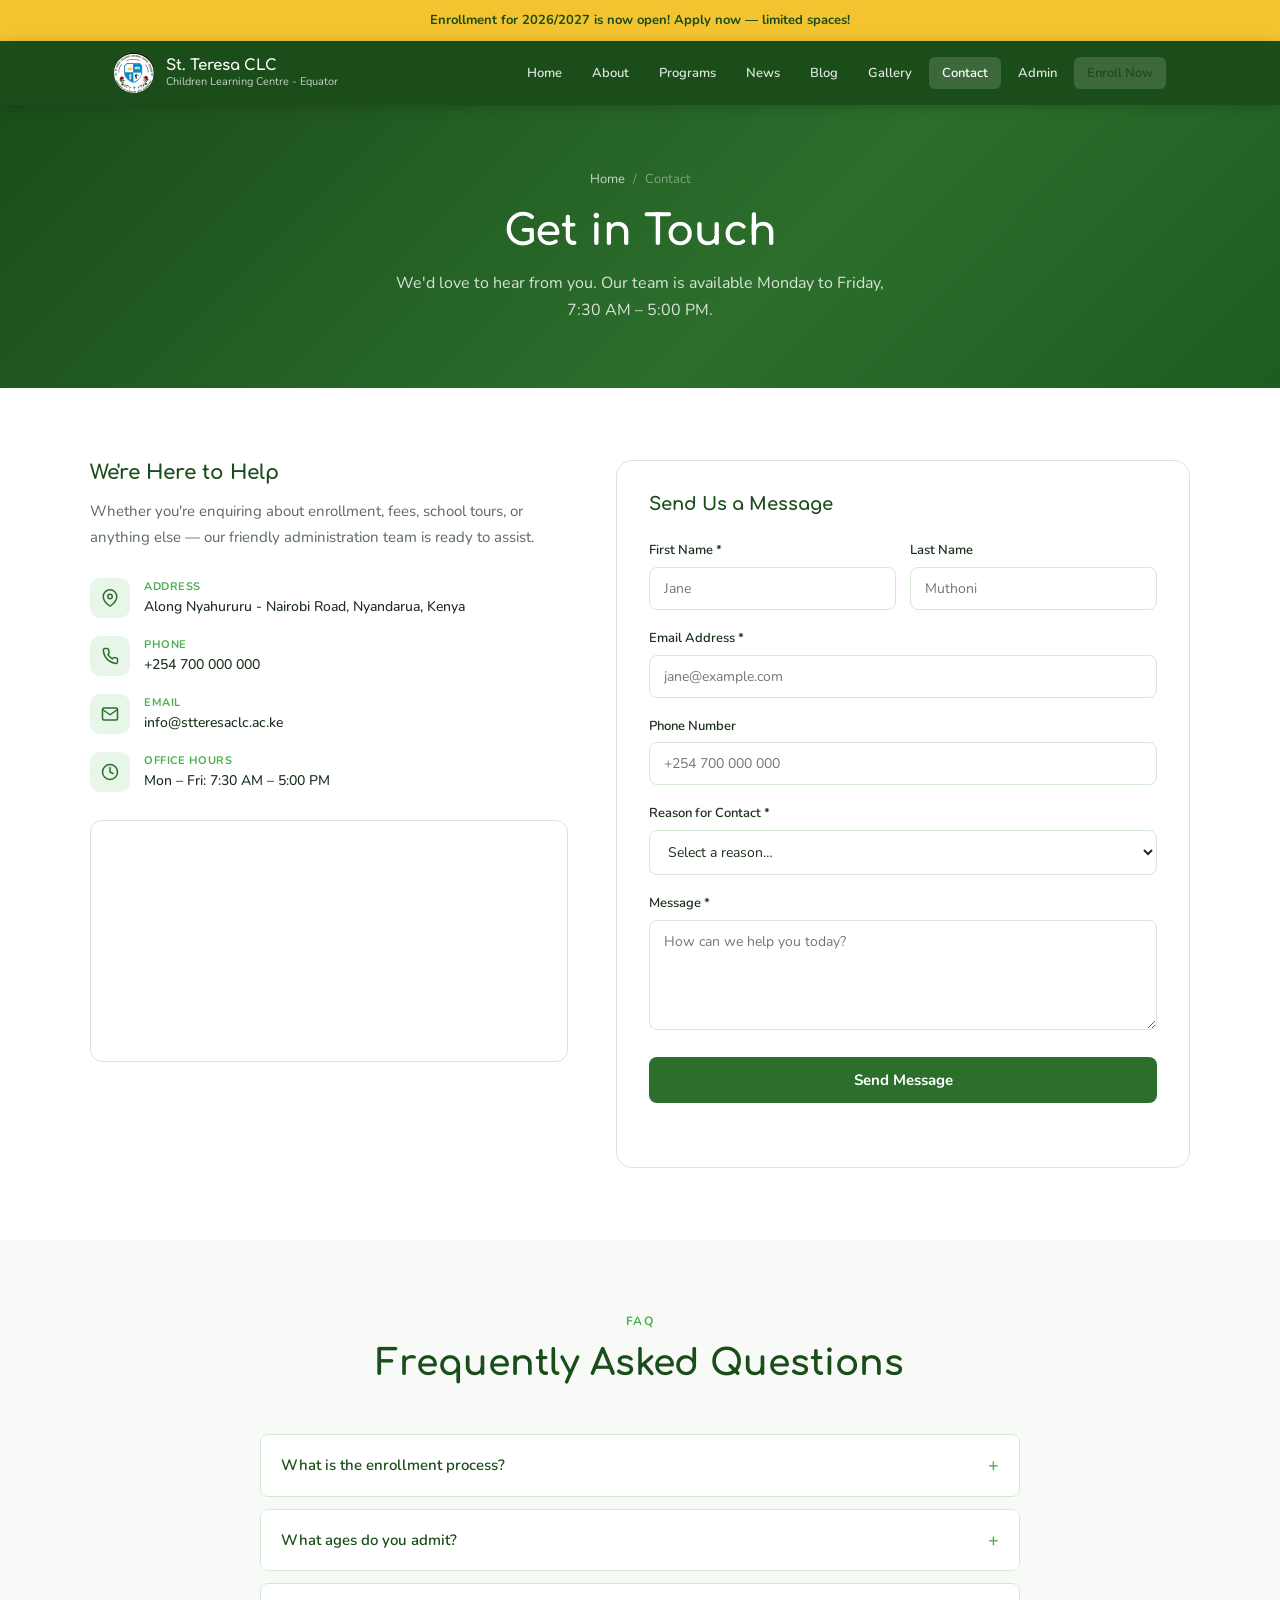
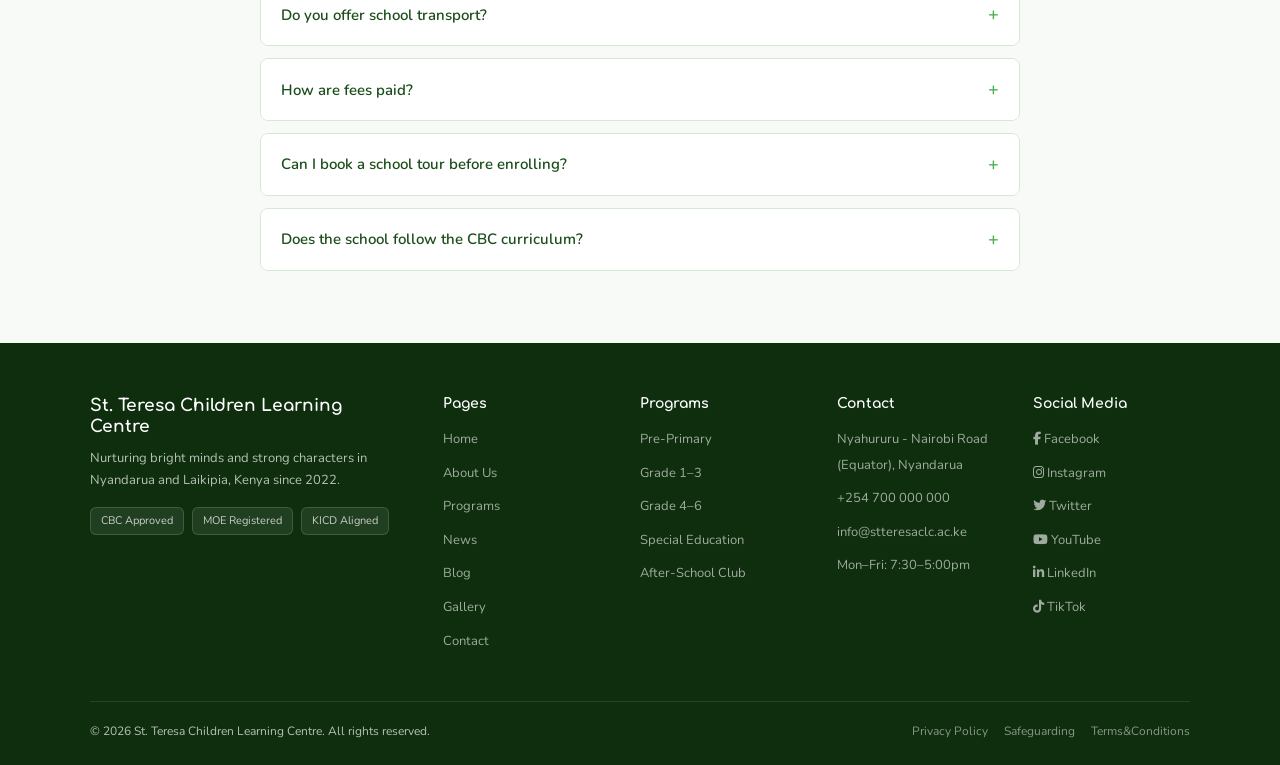
==== contact.html @ 1b6bf5eb "Project commit" ====
<!DOCTYPE html>
<html lang="en">
<head>
  <meta charset="UTF-8"/><meta name="viewport" content="width=device-width,initial-scale=1"/>
  <title>Contact Us — St. Teresa CLC</title>
  <link rel="icon" href="favicon2.png" type="image/x-icon"/>
  <link href="https://fonts.googleapis.com/css2?family=Comfortaa:wght@400;600;700&family=Nunito:wght@400;500;600;700&display=swap" rel="stylesheet"/>
  <link rel="stylesheet" href="style.css"/><link rel="stylesheet" href="inner.css"/>
  <link rel="stylesheet" href="https://cdnjs.cloudflare.com/ajax/libs/font-awesome/6.5.1/css/all.min.css">
</head>
<body>
<div class="notice">Enrollment for 2026/2027 is now open! Apply now — limited spaces!</div>
<nav><div class="nav-inner"><a href="index.html" class="nav-brand"><div ><img class="nav-logo"src="favicon.png" alt="Logo"></div><div class="nav-title">St. Teresa CLC <span>Children Learning Centre - Equator</span></div></a><ul class="nav-links"><li><a href="index.html">Home</a></li><li><a href="about.html">About</a></li><li><a href="programs.html">Programs</a></li><li><a href="news.html">News</a></li><li><a href="blog.html">Blog</a></li><li><a href="gallery.html">Gallery</a></li><li><a href="contact.html" class="active">Contact</a></li><li><a href="login.html" target="_blank">Admin</a></li><li><a href="contact.html" class="cta">Enroll Now</a></li></ul><button class="nav-toggle" id="navToggle">&#9776;</button></div><ul class="nav-mobile" id="navMobile"><li><a href="index.html">Home</a></li><li><a href="about.html">About</a></li><li><a href="programs.html">Programs</a></li><li><a href="news.html">News</a></li><li><a href="blog.html">Blog</a></li><li><a href="gallery.html">Gallery</a></li><li><a href="contact.html">Contact</a></li><li><a href="contact.html">Enroll Now</a></li></ul></nav>

<div class="page-hero"><div class="breadcrumb"><a href="index.html">Home</a><span>/</span><span>Contact</span></div><h1>Get in Touch</h1><p>We'd love to hear from you. Our team is available Monday to Friday, 7:30 AM – 5:00 PM.</p></div>

<section class="section bg-white"><div class="container">
  <div class="contact-layout-full">
    <div class="contact-info">
      <h3>We're Here to Help</h3>
      <p>Whether you're enquiring about enrollment, fees, school tours, or anything else — our friendly administration team is ready to assist.</p>
      <div class="contact-details">
        <div class="contact-detail"><div class="contact-detail-icon"><svg viewBox="0 0 24 24"><path d="M21 10c0 7-9 13-9 13s-9-6-9-13a9 9 0 0 1 18 0z"/><circle cx="12" cy="10" r="3"/></svg></div><div class="contact-detail-text"><div class="label">Address</div><div class="value">Along Nyahururu - Nairobi Road, Nyandarua, Kenya</div></div></div>
        <div class="contact-detail"><div class="contact-detail-icon"><svg viewBox="0 0 24 24"><path d="M22 16.92v3a2 2 0 0 1-2.18 2A19.79 19.79 0 0 1 11.69 19a19.5 19.5 0 0 1-6-6A19.79 19.79 0 0 1 3.09 4.17 2 2 0 0 1 5.07 2h3a2 2 0 0 1 2 1.72c.127.96.362 1.902.7 2.81a2 2 0 0 1-.45 2.11L9.09 9.91a16 16 0 0 0 6 6l1.27-1.27a2 2 0 0 1 2.11-.45c.908.338 1.85.573 2.81.7A2 2 0 0 1 22 16.92z"/></svg></div><div class="contact-detail-text"><div class="label">Phone</div><div class="value">+254 700 000 000</div></div></div>
        <div class="contact-detail"><div class="contact-detail-icon"><svg viewBox="0 0 24 24"><path d="M4 4h16c1.1 0 2 .9 2 2v12c0 1.1-.9 2-2 2H4c-1.1 0-2-.9-2-2V6c0-1.1.9-2 2-2z"/><polyline points="22,6 12,13 2,6"/></svg></div><div class="contact-detail-text"><div class="label">Email</div><div class="value">info@stteresaclc.ac.ke</div></div></div>
        <div class="contact-detail"><div class="contact-detail-icon"><svg viewBox="0 0 24 24"><circle cx="12" cy="12" r="10"/><polyline points="12 6 12 12 16 14"/></svg></div><div class="contact-detail-text"><div class="label">Office Hours</div><div class="value">Mon – Fri: 7:30 AM – 5:00 PM</div></div></div>
      </div>
      <div class="map-container">
        <iframe src="https://www.google.com/maps/embed?pb=!1m18!1m12!1m3!1d12694.999999!2d36.821946!3d-1.292066!2m3!1f0!2f0!3f0!3m2!1i1024!2i768!4f13.1!3m3!1m2!1s0x182f10d526aeb4a3%3A0x35e690ddf028843e!2sNairobi%2C+Kenya!5e0!3m2!1sen!2ske!4v1666677890123" width="100%" height="240" style="border:0;display:block" allowfullscreen="" loading="lazy"></iframe>
      </div>
    </div>

    <div class="contact-form-card">
      <h3>Send Us a Message</h3>
      <form id="contactForm" action="https://formspree.io/f/your-form-id" method="POST">
        <div class="form-row">
          <div class="form-group"><label for="fname">First Name *</label><input type="text" id="fname" name="fname" placeholder="Jane" required/></div>
          <div class="form-group"><label for="lname">Last Name</label><input type="text" id="lname" name="lname" placeholder="Muthoni"/></div>
        </div>
        <div class="form-group"><label for="email">Email Address *</label><input type="email" id="email" name="email" placeholder="jane@example.com" required/></div>
        <div class="form-group"><label for="phone">Phone Number</label><input type="tel" id="phone" name="phone" placeholder="+254 700 000 000"/></div>
        <div class="form-group"><label for="reason">Reason for Contact *</label>
          <select id="reason" name="reason" required>
            <option value="">Select a reason…</option>
            <option>Admission Enquiry</option>
            <option>School Tour Request</option>
            <option>Fee Structure</option>
            <option>Special Education Enquiry</option>
            <option>After-School Club</option>
            <option>General Question</option>
          </select>
        </div>
        <div class="form-group"><label for="message">Message *</label><textarea id="message" name="message" placeholder="How can we help you today?" required></textarea></div>
        <button type="submit" class="btn-submit">Send Message</button>
        <p id="formMsg"></p>
      </form>
    </div>
  </div>
</div></section>

<!-- FAQ -->
<section class="section bg-gray"><div class="container" style="max-width:760px">
  <div class="section-header-center"><div class="section-label">FAQ</div><h2 class="section-title">Frequently Asked Questions</h2></div>
  <div class="faq-list">
    <div class="faq-item"><div class="faq-q" onclick="toggleFaq(this)">What is the enrollment process? <span class="arrow">+</span></div><div class="faq-a">To enroll, fill in the contact form above or visit our administration office to collect an application form. You will need to submit the completed form, a copy of the child's birth certificate, last school report (if applicable), and a passport photo. An interview may be arranged.</div></div>
    <div class="faq-item"><div class="faq-q" onclick="toggleFaq(this)">What ages do you admit? <span class="arrow">+</span></div><div class="faq-a">We admit children from age 3 (PP1) through to age 12 (Grade 6). Our Special Education programme supports learners of all ages within this range. Contact us to discuss your child's specific needs.</div></div>
    <div class="faq-item"><div class="faq-q" onclick="toggleFaq(this)">Do you offer school transport? <span class="arrow">+</span></div><div class="faq-a">Yes, we have enough  buses covering several Nyandarua and Laikipia estates. Routes and fees vary by location. Please contact the school office for current routes and availability in your area.</div></div>
    <div class="faq-item"><div class="faq-q" onclick="toggleFaq(this)">How are fees paid? <span class="arrow">+</span></div><div class="faq-a">Fees are payable at the beginning of each term via M-Pesa, bank transfer, or cheque. We offer payment plans for families who need them — please speak with our Finance Office. A sibling discount of 10% applies from the second child enrolled.</div></div>
    <div class="faq-item"><div class="faq-q" onclick="toggleFaq(this)">Can I book a school tour before enrolling? <span class="arrow">+</span></div><div class="faq-a">Absolutely — we encourage it! Tours run every Tuesday and Thursday at 9:00 AM and 2:00 PM. Fill in the contact form above, select "School Tour Request", and our team will confirm your booking within 24 hours.</div></div>
    <div class="faq-item"><div class="faq-q" onclick="toggleFaq(this)">Does the school follow the CBC curriculum? <span class="arrow">+</span></div><div class="faq-a">Yes. St. Teresa CLC is fully CBC-compliant and KICD-aligned. Our teachers are trained and certified in the Competency-Based Curriculum, and all assessments follow the MOE-approved framework. We also incorporate project-based learning and co-curricular activities.</div></div>
  </div>
</div></section>

<footer>
  <div class="footer-grid">
    <div class="footer-brand"><h3>St. Teresa Children Learning Centre</h3><p>Nurturing bright minds and strong characters in Nyandarua and Laikipia, Kenya since 2022.</p><div class="accred-badges"><span class="acc-badge">CBC Approved</span><span class="acc-badge">MOE Registered</span><span class="acc-badge">KICD Aligned</span></div></div>
    <div class="footer-col"><h4>Pages</h4><ul><li><a href="index.html">Home</a></li><li><a href="about.html">About Us</a></li><li><a href="programs.html">Programs</a></li><li><a href="news.html">News</a></li><li><a href="blog.html">Blog</a></li><li><a href="gallery.html">Gallery</a></li><li><a href="contact.html">Contact</a></li></ul></div>
    <div class="footer-col"><h4>Programs</h4><ul><li><a href="programs.html">Pre-Primary</a></li><li><a href="programs.html">Grade 1–3</a></li><li><a href="programs.html">Grade 4–6</a></li><li><a href="programs.html">Special Education</a></li><li><a href="programs.html">After-School Club</a></li></ul></div>
    <div class="footer-col"><h4>Contact</h4><ul><li><a href="#">Nyahururu - Nairobi Road (Equator), Nyandarua</a></li><li><a href="tel:+254700000000">+254 700 000 000</a></li><li><a href="mailto:info@stteresaclc.ac.ke">info@stteresaclc.ac.ke</a></li><li><a href="#">Mon–Fri: 7:30–5:00pm</a></li></ul></div>
    <div class="footer-col">
      <div class="social-icons"><h4>Social Media</h4>
        <ul>
          <li><a href="https://www.facebook.com/" rel="noopener noreferrer" target="_blank" aria-label="Facebook"><i class="fab fa-facebook-f"></i> Facebook</a></li>
          <li><a href="https://www.instagram.com/" rel="noopener noreferrer" target="_blank" aria-label="Instagram"><i class="fab fa-instagram"></i> Instagram</a></li>
          <li><a href="https://twitter.com/" rel="noopener noreferrer" target="_blank" aria-label="Twitter"><i class="fab fa-twitter"></i> Twitter</a></li>
          <li><a href="https://www.youtube.com/" rel="noopener noreferrer" target="_blank" aria-label="YouTube"><i class="fab fa-youtube"></i> YouTube</a></li>
          <li><a href="https://www.linkedin.com/" rel="noopener noreferrer" target="_blank" aria-label="LinkedIn"><i class="fab fa-linkedin-in"></i> LinkedIn</a></li>
          <li><a href="https://www.tiktok.com/" rel="noopener noreferrer" target="_blank" aria-label="TikTok"><i class="fab fa-tiktok"></i> TikTok</a></li>
        </ul>
      </div>
    </div>
  </div>
  <div class="footer-bottom"><span>&copy; 2026 St. Teresa Children Learning Centre. All rights reserved.</span><div class="footer-bottom-links"><a href="privacy.html" class="footer-bottom-links">Privacy Policy</a><a href="safeguarding.html">Safeguarding</a><a href="terms.html">Terms&Conditions</a></div></div>
</footer>
<script src="script.js"></script>
<script>
  function toggleFaq(el){
    el.classList.toggle('open');
    var ans=el.nextElementSibling;
    ans.classList.toggle('open');
  }
</script>
</body></html>
---- style.css ----
/* ============================================================
   ST. TERESA CHILDREN LEARNING CENTRE — GLOBAL STYLESHEET
   ============================================================ */
*, *::before, *::after { margin:0; padding:0; box-sizing:border-box; }

:root {
  --green-dark:  #1a4d1a;
  --green-mid:   #2c6e2c;
  --green-light: #4caf50;
  --green-pale:  #e8f5e9;
  --gold:        #f4c430;
  --text:        #1a2e1a;
  --text-muted:  #5a6b5a;
  --white:       #ffffff;
  --card-bg:     #ffffff;
  --section-bg:  #f7faf7;
  --border:      #d4e8d4;
  --shadow:      0 4px 20px rgba(30,80,30,0.10);
  --radius:      12px;
  --radius-sm:   8px;
}

html { scroll-behavior: smooth; }
body { font-family:'Nunito',sans-serif; color:var(--text); background:var(--section-bg); line-height:1.6; }
h1,h2,h3,h4 { font-family:'Comfortaa',cursive; line-height:1.25; }
img { display:block; max-width:100%; }
a { text-decoration:none; }

/* ── Notice Banner ── */
.notice { background:var(--gold); padding:10px 24px; text-align:center; font-size:13px; font-weight:700; color:var(--green-dark); }
.notice a { color:var(--green-dark); text-decoration:underline; margin-left:6px; }

/* ── Nav ── */
nav { position:sticky; top:0; z-index:1000; background:var(--green-dark); box-shadow:0 2px 12px rgba(0,0,0,0.2); }
.nav-inner { max-width:1100px; margin:0 auto; display:flex; align-items:center; justify-content:space-between; padding:0 24px; height:64px; }
.nav-brand { display:flex; align-items:center; gap:12px; flex-shrink:0; }
.nav-logo { width:40px; height:40px; background:var(--gold); border-radius:50%; display:flex; align-items:center; justify-content:center; font-family:'Comfortaa',cursive; font-weight:700; font-size:15px; color:var(--green-dark); flex-shrink:0; }
.nav-title { color:#fff; font-family:'Comfortaa',cursive; font-size:15px; font-weight:700; line-height:1.2; }
.nav-title span { display:block; font-size:11px; font-weight:400; opacity:.75; font-family:'Nunito',sans-serif; }
.nav-links { display:flex; gap:4px; list-style:none; }
.nav-links a { color:rgba(255,255,255,0.85); font-size:13px; font-weight:600; padding:7px 13px; border-radius:6px; transition:background .2s,color .2s; white-space:nowrap; }
.nav-links a:hover, .nav-links a.active { background:rgba(255,255,255,0.15); color:#fff; }
.nav-links .cta { background:var(--gold); color:var(--green-dark) !important; }
.nav-links .cta:hover { background:#e6b820; }
.nav-toggle { display:none; background:none; border:none; color:#fff; font-size:22px; cursor:pointer; padding:6px 10px; }
.nav-mobile { display:none; flex-direction:column; list-style:none; background:var(--green-dark); padding:12px 24px 20px; border-top:1px solid rgba(255,255,255,0.1); }
.nav-mobile.open { display:flex; }
.nav-mobile li a { display:block; padding:10px 0; color:rgba(255,255,255,0.85); font-size:15px; font-weight:600; border-bottom:1px solid rgba(255,255,255,0.08); transition:color .2s; }
.nav-mobile li a:hover { color:var(--gold); }

/* ── Buttons ── */
.btn-primary { background:var(--gold); color:var(--green-dark); padding:13px 30px; border-radius:8px; font-weight:700; font-size:15px; font-family:'Nunito',sans-serif; transition:transform .2s,background .2s; display:inline-block; cursor:pointer; border:none; }
.btn-primary:hover { background:#e6b820; transform:translateY(-2px); }
.btn-outline { background:var(--gold); color:var(--green-dark); padding:13px 30px; border-radius:8px; font-weight:700; font-size:15px; font-family:'Nunito',sans-serif; transition:transform .2s,background .2s; display:inline-block; cursor:pointer; border:none; }
.btn-outline:hover { background:#e6b820; transform:translateY(-2px); }
.btn-green { background:var(--green-mid); color:#fff; padding:11px 26px; border-radius:8px; font-weight:700; font-size:14px; font-family:'Nunito',sans-serif; display:inline-block; transition:background .2s; border:none; cursor:pointer; }
.btn-green:hover { background:var(--green-dark); }

/* ── Layout ── */
.section { padding:72px 24px; }
.bg-white { background:#fff; }
.bg-gray  { background:var(--section-bg); }
.container { max-width:1100px; margin:0 auto; }
.section-label { font-size:12px; font-weight:700; letter-spacing:1.5px; color:var(--green-light); text-transform:uppercase; margin-bottom:10px; font-family:'Nunito',sans-serif; }
.section-title { font-size:clamp(24px,4vw,36px); color:var(--green-dark); margin-bottom:14px; }
.section-sub { font-size:16px; color:var(--text-muted); max-width:560px; line-height:1.7; margin-bottom:48px; }
.section-header-center { text-align:center; margin-bottom:48px; }
.section-header-center .section-sub { margin-left:auto; margin-right:auto; }

/* ── Page Hero (inner pages) ── */
.page-hero { background:linear-gradient(135deg,#1a4d1a 0%,#2c6e2c 60%,#1f5c1f 100%); padding:64px 24px; text-align:center; }
.page-hero h1 { font-size:clamp(26px,4vw,42px); color:#fff; margin-bottom:12px; }
.page-hero p { font-size:16px; color:rgba(255,255,255,0.82); max-width:520px; margin:0 auto; line-height:1.7; }
.breadcrumb { display:flex; align-items:center; justify-content:center; gap:8px; font-size:13px; color:rgba(255,255,255,0.6); margin-bottom:16px; flex-wrap:wrap; }
.breadcrumb a { color:rgba(255,255,255,0.75); transition:color .2s; }
.breadcrumb a:hover { color:#fff; }
.breadcrumb span { color:rgba(255,255,255,0.4); }

/* ── Tags / Badges ── */
.tag { background:var(--green-pale); color:var(--green-mid); font-size:11px; font-weight:700; padding:3px 10px; border-radius:10px; display:inline-block; }
.tag-gold { background:var(--gold); color:var(--green-dark); }
.tag-outline { background:transparent; border:1px solid var(--border); color:var(--text-muted); font-size:11px; padding:3px 10px; border-radius:10px; display:inline-block; cursor:pointer; transition:background .2s; }
.tag-outline:hover, .tag-outline.active { background:var(--green-pale); border-color:var(--green-light); color:var(--green-mid); }

/* ── Card base ── */
.card { background:var(--card-bg); border:1px solid var(--border); border-radius:var(--radius); overflow:hidden; transition:transform .2s,box-shadow .2s; }
.card:hover { transform:translateY(-4px); box-shadow:var(--shadow); }

/* ── Footer ── */
footer { background:#0e2e0e; padding:52px 24px 24px; color:rgba(255,255,255,0.7); }
.footer-grid { display:grid; grid-template-columns:2fr 1fr 1fr 1fr 1fr; gap:40px; margin-bottom:40px; max-width:1100px; margin-left:auto; margin-right:auto; }
.footer-brand h3 { font-family:'Comfortaa',cursive; color:#fff; font-size:17px; margin-bottom:10px; }
.footer-brand p { font-size:13px; line-height:1.7; max-width:280px; }
.accred-badges { display:flex; gap:8px; margin-top:16px; flex-wrap:wrap; }
.acc-badge { background:rgba(255,255,255,0.08); border:1px solid rgba(255,255,255,0.15); border-radius:6px; padding:4px 10px; font-size:11px; color:rgba(255,255,255,0.75); }
.footer-col h4 { font-family:'Comfortaa',cursive; color:#fff; font-size:14px; margin-bottom:14px; }
.footer-col ul { list-style:none; }
.footer-col ul li { margin-bottom:8px; }
.footer-col ul li a { color:rgba(255,255,255,0.6); font-size:13px; transition:color .2s; }
.footer-col ul li a:hover { color:#d4af37; }
.footer-bottom { max-width:1100px; margin:0 auto; border-top:1px solid rgba(255,255,255,0.1); padding-top:20px; display:flex; align-items:center; justify-content:space-between; font-size:12px; flex-wrap:wrap; gap:10px; }
.footer-bottom-links { display:flex; gap:16px; }
.footer-bottom-links a { color:rgba(255,255,255,0.5); transition:color .2s; }
.footer-bottom-links a:hover { color:#d4af37; }
.social-icons {
    margin-bottom: 10px;
  }
  
.social-icons a {
    color: #d4af37;
    font-size: 1.4rem;
    display: inline-block;
    transition: transform 0.3s ease, color 0.3s ease;
  }

.social-icons a:hover {
    color: #d4af37;
    transform: scale(1.5);
  }
/* ── Privacy Policy Page Styling ── */
.footer-bottom-links a.privacy-link {
  font-weight: 700;
  color: var(--gold);
}

.footer-bottom-links a.privacy-link:hover {
  color: #fff;
}
.privacy-page {
  max-width: 900px;
  margin: 0 auto;
  padding: 72px 24px;
  background: var(--section-bg);
  color: var(--text);
  line-height: 1.7;
  font-family: 'Nunito', sans-serif;
}

.privacy-page h1,
.privacy-page h2,
.privacy-page h3,
.privacy-page h4 {
  font-family: 'Comfortaa', cursive;
  color: var(--green-dark);
  margin-bottom: 16px;
}

.privacy-page h1 {
  font-size: clamp(28px, 5vw, 42px);
  text-align: center;
  margin-bottom: 24px;
}

.privacy-page h2 {
  font-size: clamp(22px, 4vw, 32px);
  margin-top: 32px;
}

.privacy-page p {
  font-size: 15px;
  color: var(--text-muted);
  margin-bottom: 16px;
}

.privacy-page ul {
  list-style: disc inside;
  margin-bottom: 16px;
}

.privacy-page ul li {
  margin-bottom: 10px;
}

.privacy-page a {
  color: var(--green-mid);
  text-decoration: underline;
  transition: color 0.3s ease;
}

.privacy-page a:hover {
  color: var(--gold);
}

.privacy-page .last-updated {
  font-size: 13px;
  color: var(--text-muted);
  text-align: center;
  margin-bottom: 32px;
  font-style: italic;
}

.privacy-page .contact-info li {
  list-style: none;
  margin-bottom: 8px;
}

/* ── Responsive ── */
@media(max-width:768px){
  .privacy-page {
    padding: 48px 16px;
  }

  .privacy-page h1 {
    font-size: clamp(24px, 6vw, 36px);
  }

  .privacy-page h2 {
    font-size: clamp(20px, 5vw, 28px);
  }
}

/* ── Responsive ── */
@media(max-width:900px){ .footer-grid{grid-template-columns:1fr 1fr;} }
@media(max-width:768px){ .nav-links{display:none;} .nav-toggle{display:block;} }
@media(max-width:500px){ .footer-grid{grid-template-columns:1fr;} .footer-bottom{flex-direction:column;text-align:center;} }
---- inner.css ----
/* ============================================================
   INNER PAGES CSS — news, blog, gallery, about, programs, contact
   ============================================================ */

/* ── Filter bar ── */
.filter-bar{display:flex;align-items:center;gap:12px;flex-wrap:wrap;margin-bottom:36px;padding-bottom:24px;border-bottom:1px solid var(--border)}
.filter-label{font-size:13px;font-weight:700;color:var(--text-muted);white-space:nowrap}
.filter-tags{display:flex;gap:8px;flex-wrap:wrap}

/* ── News page ── */
.news-article.featured{display:grid;grid-template-columns:1.2fr 1fr;gap:0;border:1px solid var(--border);border-radius:var(--radius);overflow:hidden;margin-bottom:32px;background:var(--card-bg);transition:box-shadow .2s}
.news-article.featured:hover{box-shadow:var(--shadow)}
.article-img{background:var(--green-pale);min-height:300px}
.article-body{padding:32px}
.article-meta-top{display:flex;align-items:center;gap:10px;margin-bottom:12px;flex-wrap:wrap}
.article-date{font-size:12px;color:var(--text-muted)}
.article-body h2{font-size:22px;color:var(--green-dark);margin-bottom:12px;line-height:1.3}
.article-body p{font-size:14px;color:var(--text-muted);line-height:1.7;margin-bottom:12px}
.news-grid{display:grid;grid-template-columns:repeat(auto-fit,minmax(260px,1fr));gap:20px}
.news-item{background:var(--card-bg);border:1px solid var(--border);border-radius:var(--radius);overflow:hidden;transition:transform .2s,box-shadow .2s}
.news-item:hover{transform:translateY(-3px);box-shadow:var(--shadow)}
.item-img{height:140px;background:var(--green-pale)}
.item-body{padding:20px}
.item-body h3{font-size:15px;color:var(--green-dark);margin:8px 0 8px;line-height:1.4}
.item-body p{font-size:13px;color:var(--text-muted);line-height:1.6;margin-bottom:14px}
.read-more-link{font-size:13px;font-weight:700;color:var(--green-light);transition:color .2s}
.read-more-link:hover{color:var(--green-dark)}
.pagination{display:flex;gap:8px;justify-content:center;margin-top:40px}
.page-btn{background:#fff;border:1px solid var(--border);border-radius:6px;padding:8px 16px;font-size:13px;font-weight:600;color:var(--text-muted);cursor:pointer;font-family:'Nunito',sans-serif;transition:background .2s,color .2s}
.page-btn:hover,.page-btn.active{background:var(--green-mid);color:#fff;border-color:var(--green-mid)}
.newsletter-form{display:flex;gap:10px;max-width:460px;margin:0 auto}
.newsletter-form input{flex:1;padding:12px 16px;border-radius:8px;border:2px solid rgba(255,255,255,0.2);background:rgba(255,255,255,0.12);color:#fff;font-size:14px;font-family:'Nunito',sans-serif;outline:none}
.newsletter-form input::placeholder{color:rgba(255,255,255,0.5)}
.newsletter-form input:focus{border-color:var(--gold)}

/* ── Blog page ── */
.blog-layout{display:grid;grid-template-columns:1fr 320px;gap:40px;align-items:start}
.blog-main{}
.featured-post{border:1px solid var(--border);border-radius:var(--radius);overflow:hidden;background:var(--card-bg);margin-bottom:32px}
.post-img.large{height:260px;background:var(--green-pale)}
.post-img{height:150px;background:var(--green-pale)}
.post-body{padding:28px}
.post-meta-top{display:flex;align-items:center;gap:10px;margin-bottom:12px;flex-wrap:wrap}
.post-date{font-size:12px;color:var(--text-muted)}
.read-time{font-size:12px;color:var(--text-muted);background:var(--section-bg);padding:2px 8px;border-radius:10px}
.post-body h2{font-size:22px;color:var(--green-dark);margin-bottom:12px;line-height:1.3}
.post-body p{font-size:14px;color:var(--text-muted);line-height:1.7;margin-bottom:12px}
.post-author-bar{display:flex;align-items:center;gap:12px;margin-top:20px;padding-top:20px;border-top:1px solid var(--border);flex-wrap:wrap}
.post-author-av{width:44px;height:44px;border-radius:50%;color:#fff;font-size:14px;font-weight:700;display:flex;align-items:center;justify-content:center;flex-shrink:0;font-family:'Comfortaa',cursive}
.post-author-name{font-size:14px;font-weight:700;color:var(--green-dark)}
.post-author-role{font-size:12px;color:var(--text-muted)}
.blog-grid{display:grid;grid-template-columns:repeat(auto-fit,minmax(240px,1fr));gap:20px}
.blog-post-card{background:var(--card-bg);border:1px solid var(--border);border-radius:var(--radius);overflow:hidden;transition:transform .2s,box-shadow .2s}
.blog-post-card:hover{transform:translateY(-3px);box-shadow:var(--shadow)}
.post-card-body{padding:20px}
.post-card-body h3{font-size:15px;color:var(--green-dark);margin:8px 0 8px;line-height:1.4}
.post-card-body p{font-size:13px;color:var(--text-muted);line-height:1.6;margin-bottom:14px}
.post-card-footer{display:flex;align-items:center;justify-content:space-between}
.post-author-chip{display:flex;align-items:center;gap:6px;font-size:12px;color:var(--text-muted)}
.post-av{width:22px;height:22px;border-radius:50%;color:#fff;font-size:9px;font-weight:700;display:flex;align-items:center;justify-content:center}
/* Sidebar */
.blog-sidebar{display:flex;flex-direction:column;gap:24px}
.sidebar-card{background:var(--card-bg);border:1px solid var(--border);border-radius:var(--radius);padding:22px}
.sidebar-card h4{font-size:15px;color:var(--green-dark);margin-bottom:14px}
.search-box{display:flex;gap:8px}
.search-box input{flex:1;padding:9px 12px;border:1.5px solid var(--border);border-radius:6px;font-size:13px;font-family:'Nunito',sans-serif;outline:none;color:var(--text)}
.search-box input:focus{border-color:var(--green-light)}
.search-box button{background:var(--green-pale);border:1px solid var(--border);border-radius:6px;padding:9px 12px;cursor:pointer;font-size:15px;color:var(--green-mid)}
.topic-list{display:flex;flex-direction:column;gap:2px}
.topic-item{display:flex;align-items:center;justify-content:space-between;padding:9px 0;border-bottom:1px solid var(--border);font-size:13px;color:var(--text-muted);transition:color .2s}
.topic-item:hover{color:var(--green-mid)}
.topic-item:last-child{border-bottom:none}
.topic-count{background:var(--green-pale);color:var(--green-mid);font-size:11px;font-weight:700;padding:2px 8px;border-radius:10px}
.writer-list{display:flex;flex-direction:column;gap:12px}
.writer-item{display:flex;align-items:center;gap:10px}
.writer-av{width:36px;height:36px;border-radius:50%;color:#fff;font-size:12px;font-weight:700;display:flex;align-items:center;justify-content:center;flex-shrink:0}
.writer-name{font-size:13px;font-weight:700;color:var(--green-dark)}
.writer-role{font-size:11px;color:var(--text-muted)}
.newsletter-side p{font-size:13px;color:var(--text-muted);margin-bottom:12px}
.newsletter-side input{width:100%;padding:10px 12px;border:1.5px solid var(--border);border-radius:6px;font-size:13px;font-family:'Nunito',sans-serif;outline:none;color:var(--text)}
.newsletter-side input:focus{border-color:var(--green-light)}

/* ── Gallery page ── */
.gallery-filter{display:flex;gap:8px;flex-wrap:wrap;margin-bottom:32px}
.gallery-masonry{columns:3;gap:16px}
.gallery-masonry-item{break-inside:avoid;margin-bottom:16px;border-radius:var(--radius);overflow:hidden;background:var(--green-pale);position:relative;cursor:pointer}
.gallery-masonry-item img,.gal-placeholder{width:100%;display:block;border-radius:var(--radius)}
.gal-placeholder{height:180px;display:flex;flex-direction:column;align-items:center;justify-content:center;gap:8px;font-size:12px;font-weight:600;color:var(--green-mid)}
.gal-placeholder.tall{height:280px}
.gal-overlay{position:absolute;inset:0;background:rgba(26,77,26,0.6);display:flex;align-items:center;justify-content:center;opacity:0;transition:opacity .3s;border-radius:var(--radius)}
.gallery-masonry-item:hover .gal-overlay{opacity:1}
.gal-overlay-text{color:#fff;font-size:13px;font-weight:700;text-align:center;padding:12px}

/* ── About page ── */
.about-hero-layout{display:grid;grid-template-columns:1fr 1fr;gap:60px;align-items:center}
.value-cards{display:grid;grid-template-columns:repeat(auto-fit,minmax(200px,1fr));gap:20px;margin-top:32px}
.value-card{background:var(--card-bg);border:1px solid var(--border);border-radius:var(--radius);padding:24px;text-align:center}
.value-icon{width:52px;height:52px;border-radius:50%;background:var(--green-pale);margin:0 auto 14px;display:flex;align-items:center;justify-content:center}
.value-icon svg{width:24px;height:24px;stroke:var(--green-mid);fill:none;stroke-width:2;stroke-linecap:round;stroke-linejoin:round}
.value-card h3{font-size:15px;color:var(--green-dark);margin-bottom:6px}
.value-card p{font-size:13px;color:var(--text-muted);line-height:1.6}
.timeline{position:relative;padding-left:28px;border-left:2px solid var(--border)}
.timeline-item{margin-bottom:32px;position:relative}
.timeline-dot{position:absolute;left:-37px;top:4px;width:18px;height:18px;border-radius:50%;background:var(--green-mid);border:3px solid #fff;box-shadow:0 0 0 2px var(--green-light)}
.timeline-year{font-size:12px;font-weight:700;color:var(--green-light);letter-spacing:.5px;margin-bottom:4px}
.timeline-item h3{font-size:15px;color:var(--green-dark);margin-bottom:4px}
.timeline-item p{font-size:13px;color:var(--text-muted);line-height:1.6}
.team-grid{display:grid;grid-template-columns:repeat(auto-fit,minmax(200px,1fr));gap:20px}
.team-card{background:var(--card-bg);border:1px solid var(--border);border-radius:var(--radius);padding:24px 20px;text-align:center}
.team-av{width:68px;height:68px;border-radius:50%;margin:0 auto 14px;display:flex;align-items:center;justify-content:center;font-family:'Comfortaa',cursive;font-weight:700;font-size:20px;color:#fff}
.team-card h3{font-size:15px;color:var(--green-dark);margin-bottom:4px}
.team-card .role{font-size:12px;color:var(--green-light);font-weight:700;margin-bottom:8px}
.team-card p{font-size:13px;color:var(--text-muted);line-height:1.6}

/* ── Programs page ── */
.programs-hero-grid{display:grid;grid-template-columns:repeat(auto-fit,minmax(260px,1fr));gap:24px}
.prog-full-card{background:var(--card-bg);border:1px solid var(--border);border-radius:var(--radius);overflow:hidden;transition:box-shadow .2s,transform .2s}
.prog-full-card:hover{box-shadow:var(--shadow);transform:translateY(-3px)}
.prog-full-card.featured-prog{border-color:var(--green-light);border-width:2px}
.prog-card-header{padding:24px 24px 0}
.prog-card-body{padding:0 24px 24px}
.prog-subjects{margin-top:16px;display:flex;flex-direction:column;gap:6px}
.prog-subject{display:flex;align-items:center;gap:8px;font-size:13px;color:var(--text-muted)}
.prog-subject::before{content:'';width:6px;height:6px;border-radius:50%;background:var(--green-light);flex-shrink:0}
.fee-table{width:100%;border-collapse:collapse;margin-top:16px;font-size:13px}
.fee-table th{text-align:left;padding:10px 12px;background:var(--green-pale);color:var(--green-dark);font-family:'Comfortaa',cursive}
.fee-table td{padding:10px 12px;border-bottom:1px solid var(--border);color:var(--text-muted)}
.fee-table tr:last-child td{border-bottom:none}
.fee-table td:last-child{font-weight:700;color:var(--green-dark)}

/* ── Contact page ── */
.contact-layout-full{display:grid;grid-template-columns:1fr 1.2fr;gap:48px;align-items:start}
.contact-info h3{font-size:20px;color:var(--green-dark);margin-bottom:14px}
.contact-info>p{font-size:15px;color:var(--text-muted);line-height:1.7;margin-bottom:28px}
.contact-details{display:flex;flex-direction:column;gap:18px;margin-bottom:28px}
.contact-detail{display:flex;align-items:flex-start;gap:14px}
.contact-detail-icon{width:40px;height:40px;border-radius:10px;background:var(--green-pale);display:flex;align-items:center;justify-content:center;flex-shrink:0}
.contact-detail-icon svg{width:18px;height:18px;stroke:var(--green-mid);fill:none;stroke-width:2;stroke-linecap:round;stroke-linejoin:round}
.contact-detail-text .label{font-size:11px;font-weight:700;letter-spacing:.5px;color:var(--green-light);text-transform:uppercase}
.contact-detail-text .value{font-size:14px;color:var(--text);font-weight:500}
.map-container{border-radius:var(--radius);overflow:hidden;border:1px solid var(--border)}
.contact-form-card{background:var(--card-bg);border:1px solid var(--border);border-radius:16px;padding:32px}
.contact-form-card h3{font-size:18px;color:var(--green-dark);margin-bottom:24px}
.form-group{margin-bottom:18px}
.form-group label{display:block;font-size:13px;font-weight:600;color:var(--text);margin-bottom:6px}
.form-group input,.form-group textarea,.form-group select{width:100%;padding:11px 14px;border:1.5px solid var(--border);border-radius:var(--radius-sm);font-size:14px;font-family:'Nunito',sans-serif;color:var(--text);background:#fff;transition:border-color .2s;outline:none}
.form-group input:focus,.form-group textarea:focus,.form-group select:focus{border-color:var(--green-light)}
.form-group textarea{min-height:110px;resize:vertical}
.form-row{display:grid;grid-template-columns:1fr 1fr;gap:14px}
.btn-submit{width:100%;background:var(--green-mid);color:#fff;padding:13px;border:none;border-radius:var(--radius-sm);font-size:15px;font-weight:700;font-family:'Nunito',sans-serif;cursor:pointer;transition:background .2s}
.btn-submit:hover{background:var(--green-dark)}
#formMsg{margin-top:12px;font-size:13px;text-align:center;min-height:20px}
.faq-list{display:flex;flex-direction:column;gap:12px}
.faq-item{border:1px solid var(--border);border-radius:var(--radius-sm);overflow:hidden}
.faq-q{padding:16px 20px;cursor:pointer;display:flex;align-items:center;justify-content:space-between;font-size:15px;font-weight:600;color:var(--green-dark);background:var(--card-bg);transition:background .2s;user-select:none}
.faq-q:hover{background:var(--green-pale)}
.faq-q .arrow{font-size:18px;transition:transform .3s;color:var(--green-light)}
.faq-q.open .arrow{transform:rotate(45deg)}
.faq-a{display:none;padding:16px 20px;font-size:14px;color:var(--text-muted);line-height:1.7;border-top:1px solid var(--border);background:#fff}
.faq-a.open{display:block}

/* ── Responsive ── */
@media(max-width:900px){
  .news-article.featured{grid-template-columns:1fr}
  .blog-layout{grid-template-columns:1fr}
  .blog-sidebar{display:grid;grid-template-columns:repeat(auto-fit,minmax(240px,1fr))}
  .gallery-masonry{columns:2}
  .about-hero-layout{grid-template-columns:1fr}
  .contact-layout-full{grid-template-columns:1fr}
}
@media(max-width:600px){
  .gallery-masonry{columns:1}
  .form-row{grid-template-columns:1fr}
  .newsletter-form{flex-direction:column}
}
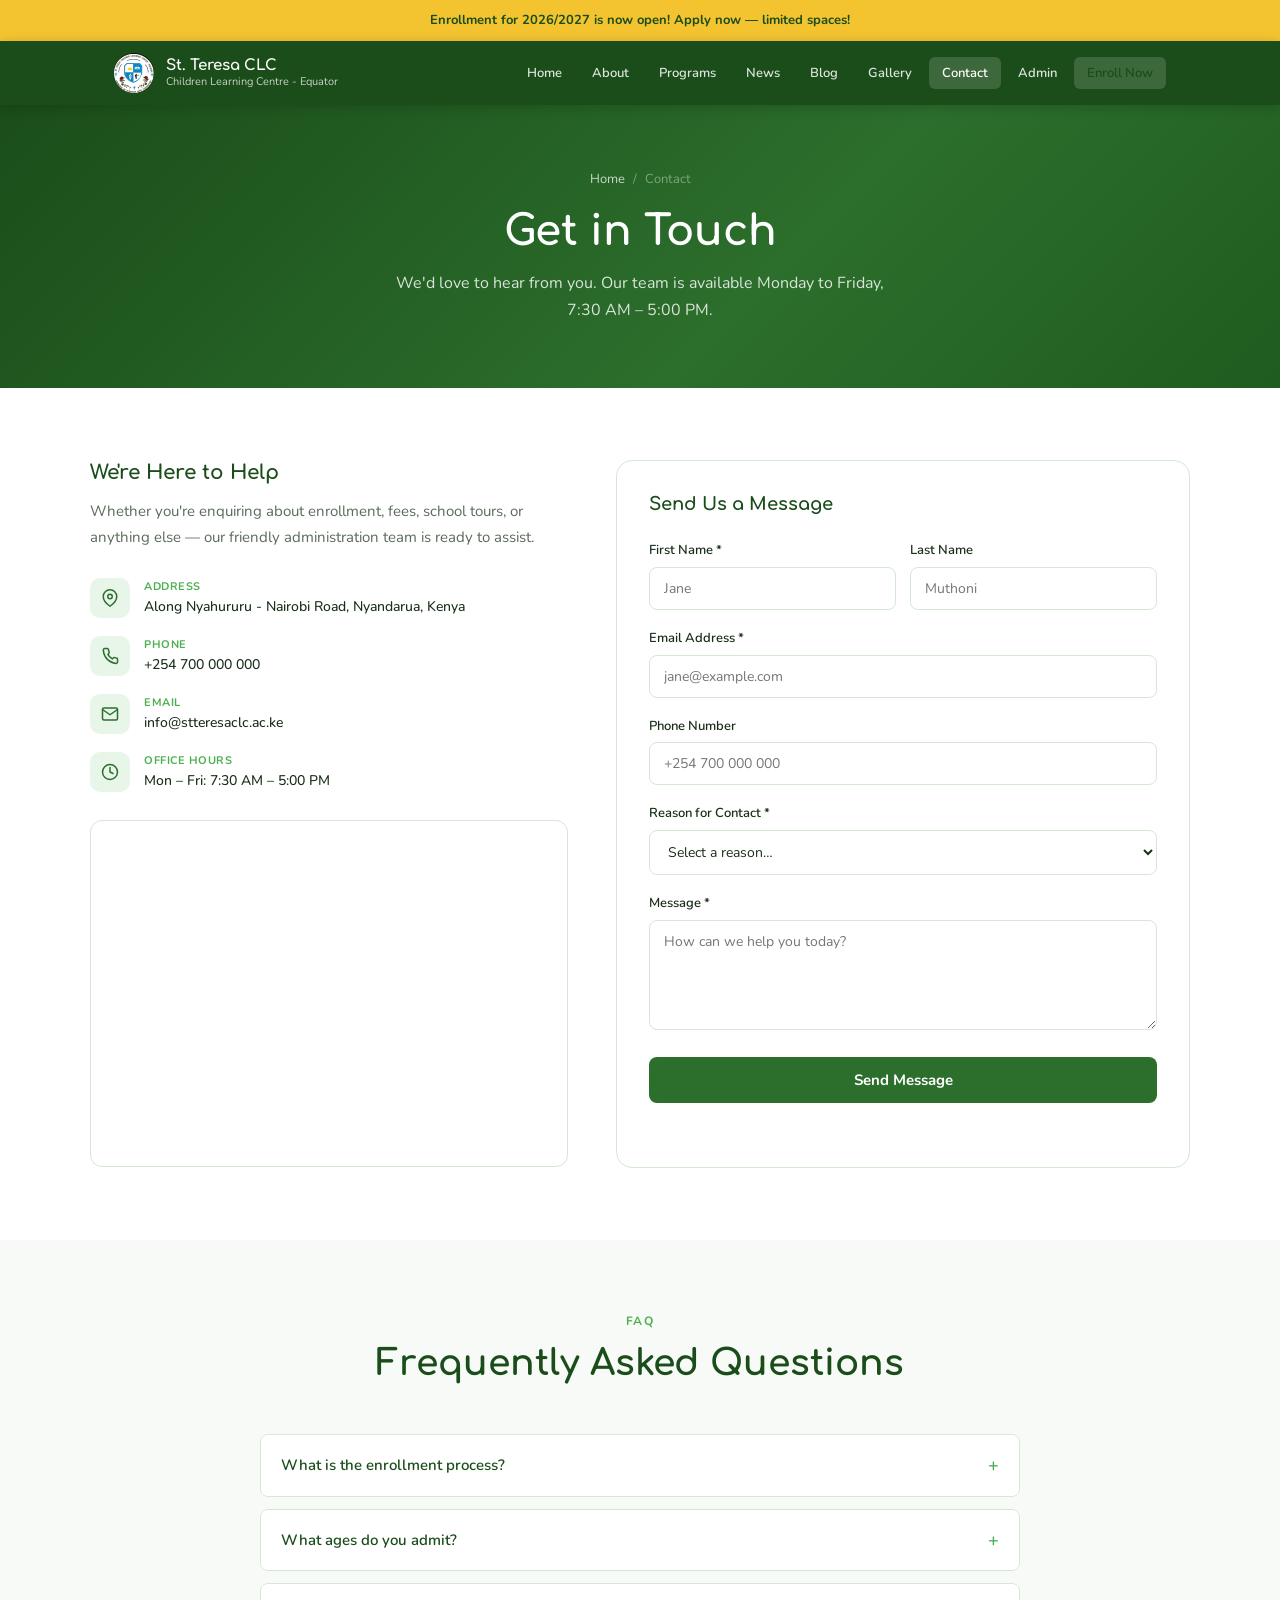
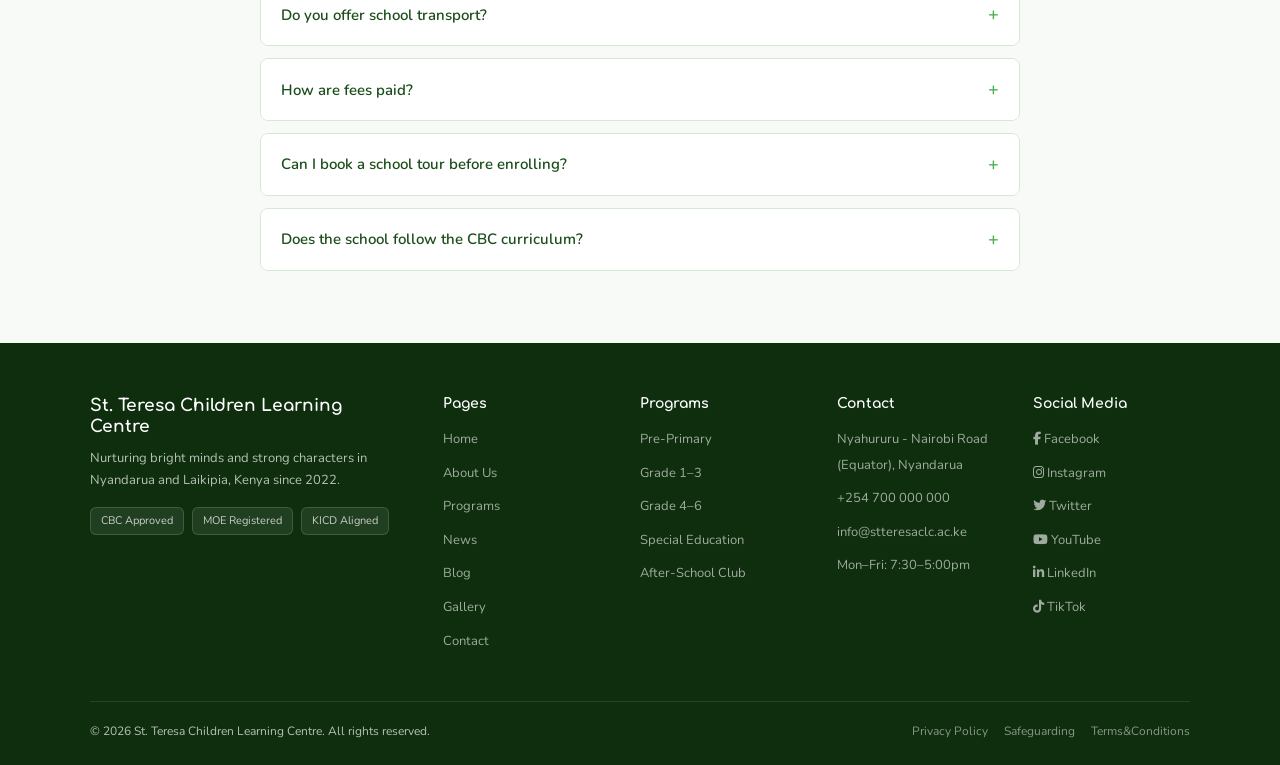
==== commit f37b4692: "Update contact.html" ====
--- a/contact.html
+++ b/contact.html
@@ -26,7 +26,7 @@
         <div class="contact-detail"><div class="contact-detail-icon"><svg viewBox="0 0 24 24"><circle cx="12" cy="12" r="10"/><polyline points="12 6 12 12 16 14"/></svg></div><div class="contact-detail-text"><div class="label">Office Hours</div><div class="value">Mon – Fri: 7:30 AM – 5:00 PM</div></div></div>
       </div>
       <div class="map-container">
-        <iframe src="https://www.google.com/maps/embed?pb=!1m18!1m12!1m3!1d12694.999999!2d36.821946!3d-1.292066!2m3!1f0!2f0!3f0!3m2!1i1024!2i768!4f13.1!3m3!1m2!1s0x182f10d526aeb4a3%3A0x35e690ddf028843e!2sNairobi%2C+Kenya!5e0!3m2!1sen!2ske!4v1666677890123" width="100%" height="240" style="border:0;display:block" allowfullscreen="" loading="lazy"></iframe>
+        <iframe src="https://www.google.com/maps/embed?pb=!1m18!1m12!1m3!1d3989.8183143752644!2d36.36179097567106!3d-0.0031337999968318385!2m3!1f0!2f0!3f0!3m2!1i1024!2i768!4f13.1!3m3!1m2!1s0x1829d9000c196825%3A0xac76d114273e423a!2sSt.%20Teresa%20Children%20Learning%20Centre%20-%20Equator!5e0!3m2!1sen!2ske!4v1775606234574!5m2!1sen!2ske" width="100%" height="345" style="border:0;display:block" allowfullscreen="" loading="lazy"></iframe>
       </div>
     </div>
 
@@ -100,4 +100,4 @@
     ans.classList.toggle('open');
   }
 </script>
-</body></html>+</body></html>
